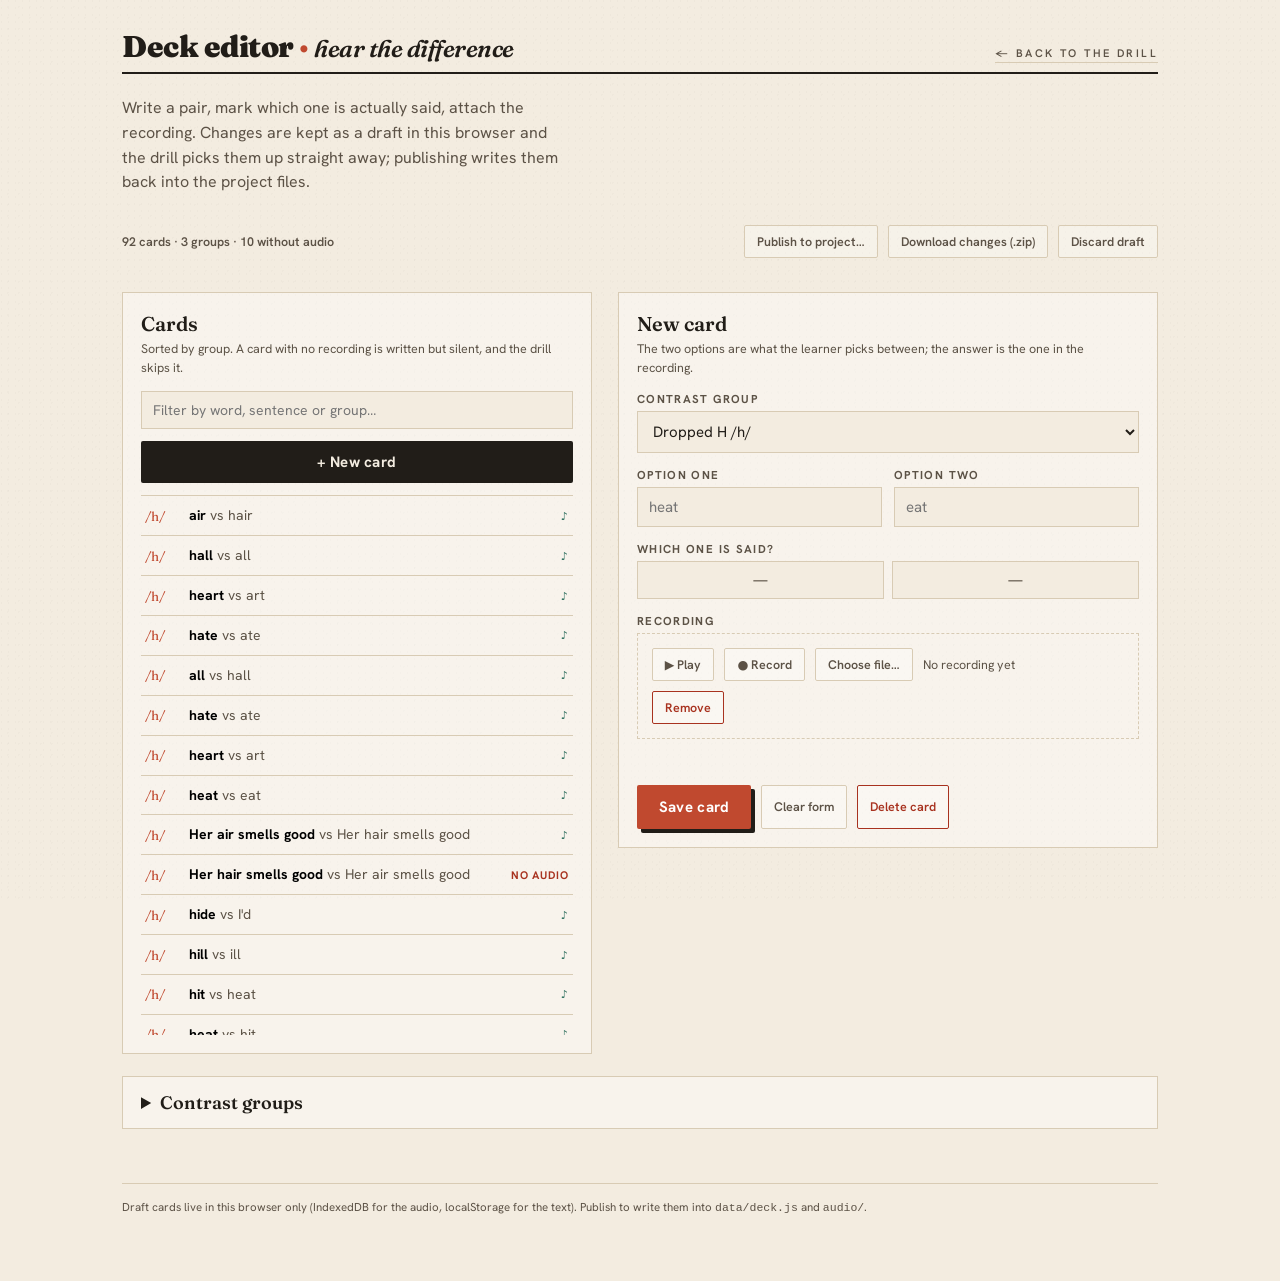
==== editor.html @ 5c0f90cf "Split the single-file build into a static site and add a deck editor The whole app was one 2.5 MB he" ====
<!DOCTYPE html>
<html lang="en">
<head>
<meta charset="UTF-8">
<meta name="viewport" content="width=device-width, initial-scale=1.0">
<title>Deck editor — Hear the Difference</title>
<link rel="preconnect" href="https://fonts.googleapis.com">
<link rel="preconnect" href="https://fonts.gstatic.com" crossorigin>
<link href="https://fonts.googleapis.com/css2?family=Fraunces:ital,opsz,wght@0,9..144,400;0,9..144,600;0,9..144,900;1,9..144,500&family=Hanken+Grotesk:wght@400;500;600;700&display=swap" rel="stylesheet">
<link rel="stylesheet" href="assets/css/app.css">
<link rel="stylesheet" href="assets/css/editor.css">
</head>
<body>
<div class="wrap wide">
  <div class="topbar">
    <div class="brand">Deck editor<span class="sep"> · </span><span class="brand-sub">hear the difference</span></div>
    <div class="tag"><a href="index.html">← Back to the drill</a></div>
  </div>

  <p class="blurb" style="margin-top:22px">Write a pair, mark which one is actually said, attach the recording. Changes are kept as a draft in this browser and the drill picks them up straight away; publishing writes them back into the project files.</p>

  <div class="ebar">
    <span class="status" id="status">—</span>
    <div class="controls" style="margin:0">
      <button class="mini" id="publish">Publish to project…</button>
      <button class="mini" id="downloadzip">Download changes (.zip)</button>
      <button class="mini" id="revert">Discard draft</button>
    </div>
  </div>
  <p class="msg" id="topmsg"></p>

  <div class="cols">
    <div class="panel">
      <h2>Cards</h2>
      <p class="hint">Sorted by group. A card with no recording is written but silent, and the drill skips it.</p>
      <input class="search" type="search" id="search" placeholder="Filter by word, sentence or group…" aria-label="Filter cards">
      <button class="btn btn-next" id="newcard" style="width:100%;margin-bottom:12px">+ New card</button>
      <div class="cardlist" id="cardlist" role="list"></div>
    </div>

    <div class="panel">
      <h2 id="formtitle">New card</h2>
      <p class="hint">The two options are what the learner picks between; the answer is the one in the recording.</p>
      <form id="cardform" novalidate>
        <div class="field">
          <label for="f-group">Contrast group</label>
          <select id="f-group"></select>
        </div>
        <div class="two">
          <div class="field">
            <label for="f-o1">Option one</label>
            <input type="text" id="f-o1" autocomplete="off" placeholder="heat">
          </div>
          <div class="field">
            <label for="f-o2">Option two</label>
            <input type="text" id="f-o2" autocomplete="off" placeholder="eat">
          </div>
        </div>
        <div class="field">
          <label>Which one is said?</label>
          <div class="answerpick" id="f-answer">
            <button type="button" data-i="0">—</button>
            <button type="button" data-i="1">—</button>
          </div>
        </div>
        <div class="field">
          <label>Recording</label>
          <div class="audiobox" id="audiobox">
            <button type="button" class="mini" id="a-play">▶ Play</button>
            <button type="button" class="mini" id="a-record">● Record</button>
            <button type="button" class="mini" id="a-pick">Choose file…</button>
            <input type="file" id="a-file" accept="audio/*" hidden>
            <span class="name" id="a-name">No recording yet</span>
            <button type="button" class="mini danger" id="a-clear">Remove</button>
          </div>
        </div>
        <p class="msg" id="formmsg"></p>
        <div class="rowbtns">
          <button type="submit" class="btn btn-primary" style="font-size:15px;padding:12px 22px">Save card</button>
          <button type="button" class="mini" id="cancel">Clear form</button>
          <button type="button" class="mini danger" id="delete">Delete card</button>
        </div>
      </form>
    </div>
  </div>

  <details class="groups-ed">
    <summary>Contrast groups</summary>
    <p class="hint" style="margin-top:10px">These drive the filter buttons, the cards on the front page and the results breakdown. The id is what each card stores — renaming it would orphan cards, so it is fixed once created.</p>
    <div id="grouplist"></div>
    <div class="rowbtns"><button type="button" class="mini" id="newgroup">+ New group</button></div>
  </details>

  <footer>Draft cards live in this browser only (IndexedDB for the audio, localStorage for the text). Publish to write them into <code>data/deck.js</code> and <code>audio/</code>.</footer>
</div>

<audio id="preview"></audio>
<script src="data/deck.js"></script>
<script src="assets/js/deck.js"></script>
<script src="assets/js/editor.js"></script>
</body>
</html>
---- assets/css/app.css ----
/* Hear the Difference — shared shell: theme tokens, typography, buttons, layout.
 * Loaded by both index.html (quiz) and editor.html (deck editor).
 */
:root{
  --paper:#f3ece0;--paper-2:#eadfcd;--ink:#211d18;--ink-soft:#5c5246;--line:#d8cbb4;
  --accent:#c0492f;--good:#2f6f5e;--good-soft:#cfe3da;--bad:#a8321f;--shadow:rgba(40,30,18,.18);
}
*{box-sizing:border-box;margin:0;padding:0}
html,body{height:100%}
body{font-family:"Hanken Grotesk",system-ui,sans-serif;background:var(--paper);color:var(--ink);-webkit-font-smoothing:antialiased;overflow-x:hidden}
body::before{content:"";position:fixed;inset:0;pointer-events:none;z-index:0;opacity:.5;
  background-image:radial-gradient(circle at 20% 15%, rgba(0,0,0,.04) 0 1px, transparent 1px),radial-gradient(circle at 70% 60%, rgba(0,0,0,.03) 0 1px, transparent 1px);
  background-size:7px 7px, 11px 11px;mix-blend-mode:multiply}
.wrap{position:relative;z-index:1;max-width:760px;margin:0 auto;padding:32px 22px 64px;min-height:100%}
.topbar{display:flex;align-items:baseline;justify-content:space-between;gap:16px;border-bottom:2px solid var(--ink);padding-bottom:10px;margin-bottom:6px}
.brand{font-family:"Fraunces",serif;font-weight:900;font-size:clamp(22px,4.5vw,30px);letter-spacing:-.5px;line-height:1}
.brand .sep{color:var(--accent)}
.tag{font-size:11px;text-transform:uppercase;letter-spacing:.22em;color:var(--ink-soft);font-weight:600}
.lede{font-family:"Fraunces",serif;font-size:clamp(28px,6.5vw,50px);line-height:1.04;font-weight:600;letter-spacing:-.5px;margin:34px 0 14px}
.lede em{font-style:italic;color:var(--accent)}
.blurb{max-width:50ch;color:var(--ink-soft);font-size:16px;line-height:1.55;margin-bottom:30px}
.groups{display:grid;grid-template-columns:repeat(auto-fit,minmax(165px,1fr));gap:14px;margin-bottom:34px}
.gcard{border:1.5px solid var(--line);background:rgba(255,255,255,.35);padding:16px 16px 14px}
.gcard .ipa{font-family:"Fraunces",serif;font-size:26px;font-weight:600;line-height:1.05}
.gcard .ipa small{font-size:14px;color:var(--ink-soft)}
.gcard h3{font-size:13px;text-transform:uppercase;letter-spacing:.1em;margin:8px 0 4px}
.gcard p{font-size:13.5px;color:var(--ink-soft);line-height:1.45}
.gcard .ex{font-family:"Fraunces",serif;font-style:italic;color:var(--ink);font-size:15px;margin-top:8px}
.controls{display:flex;flex-wrap:wrap;gap:10px;align-items:center;margin-bottom:26px}
.seg{display:inline-flex;border:1.5px solid var(--ink);background:rgba(255,255,255,.3);flex-wrap:wrap}
.seg button{font:inherit;font-weight:600;font-size:13px;padding:9px 13px;background:none;border:none;cursor:pointer;color:var(--ink);border-right:1.5px solid var(--ink);transition:.15s}
.seg button:last-child{border-right:none}
.seg button.on{background:var(--ink);color:var(--paper)}
.toggle{display:inline-flex;align-items:center;gap:8px;font-size:13px;font-weight:600;cursor:pointer;user-select:none}
.toggle input{appearance:none;width:38px;height:20px;border:1.5px solid var(--ink);border-radius:20px;position:relative;cursor:pointer;background:rgba(255,255,255,.3)}
.toggle input::after{content:"";position:absolute;top:1.5px;left:2px;width:14px;height:14px;border-radius:50%;background:var(--ink);transition:.18s}
.toggle input:checked{background:var(--accent);border-color:var(--accent)}
.toggle input:checked::after{left:19px;background:#fff}
.btn{font:inherit;font-weight:700;cursor:pointer;border:none;letter-spacing:.02em}
.btn-primary{background:var(--accent);color:#fff;font-size:17px;padding:15px 30px;border-radius:2px;box-shadow:4px 4px 0 var(--ink);transition:.12s}
.btn-primary:hover{transform:translate(-2px,-2px);box-shadow:6px 6px 0 var(--ink)}
.btn-primary:active{transform:translate(2px,2px);box-shadow:1px 1px 0 var(--ink)}
.meta{display:flex;align-items:center;justify-content:space-between;gap:14px;margin:24px 0 12px;font-size:12.5px;font-weight:600;color:var(--ink-soft)}
.pill{border:1.5px solid var(--ink);padding:4px 11px;border-radius:20px;font-family:"Fraunces",serif;font-weight:600;color:var(--ink);background:rgba(255,255,255,.4)}
.pill .ph{color:var(--accent)}
.stat b{color:var(--ink)}
.bar{height:5px;background:var(--line);border-radius:4px;overflow:hidden;margin-bottom:34px}
.bar i{display:block;height:100%;background:var(--accent);width:0;transition:width .4s cubic-bezier(.4,1.2,.4,1)}
.stage{text-align:center}
.prompt{font-family:"Fraunces",serif;font-style:italic;font-size:21px;color:var(--ink-soft);margin-bottom:26px}
.play{width:124px;height:124px;border-radius:50%;border:2px solid var(--ink);background:var(--paper-2);cursor:pointer;margin:0 auto 34px;display:flex;align-items:center;justify-content:center;position:relative;box-shadow:0 6px 0 var(--ink);transition:.12s}
.play:hover{transform:translateY(-2px);box-shadow:0 8px 0 var(--ink)}
.play:active{transform:translateY(4px);box-shadow:0 2px 0 var(--ink)}
.play svg{width:40px;height:40px;fill:var(--ink)}
.play .ring{position:absolute;inset:-2px;border-radius:50%;border:2px solid var(--accent);opacity:0}
.play.playing .ring{animation:pulse 1s ease-out infinite}
@keyframes pulse{0%{opacity:.7;transform:scale(.95)}100%{opacity:0;transform:scale(1.35)}}
.eq{display:flex;gap:4px;align-items:flex-end;height:34px}
.eq span{width:6px;background:var(--accent);height:8px;border-radius:3px}
.play.playing .eq span{animation:bounce .7s ease-in-out infinite}
.play.playing .eq span:nth-child(2){animation-delay:.12s}
.play.playing .eq span:nth-child(3){animation-delay:.24s}
.play.playing .eq span:nth-child(4){animation-delay:.36s}
@keyframes bounce{0%,100%{height:8px}50%{height:30px}}
.replay-hint{font-size:12.5px;color:var(--ink-soft);margin:-22px 0 30px;letter-spacing:.04em}
.replay-hint kbd{font-family:"Hanken Grotesk";background:var(--paper-2);border:1px solid var(--line);border-bottom-width:2px;border-radius:4px;padding:1px 6px;font-size:11px;font-weight:700}
.opts{display:grid;grid-template-columns:1fr 1fr;gap:16px;max-width:560px;margin:0 auto}
.opt{font-family:"Fraunces",serif;font-size:27px;font-weight:600;padding:24px 14px;border:1.5px solid var(--ink);background:rgba(255,255,255,.4);cursor:pointer;position:relative;transition:.13s;color:var(--ink)}
.opt .num{position:absolute;top:8px;left:10px;font-family:"Hanken Grotesk";font-size:11px;font-weight:700;color:var(--ink-soft)}
.opt:hover:not(.locked){background:#fff;transform:translateY(-2px)}
.opt.locked{cursor:default}
.opt.correct{background:var(--good-soft);border-color:var(--good);color:var(--good)}
.opt.wrong{background:#f0d4cd;border-color:var(--bad);color:var(--bad)}
.opt.dim{opacity:.5}
.opt .mark{position:absolute;top:8px;right:10px;font-size:13px;font-weight:700;opacity:0;font-family:"Hanken Grotesk"}
.opt.correct .mark,.opt.wrong .mark{opacity:1}
.feedback{min-height:62px;margin-top:26px;display:flex;flex-direction:column;align-items:center;gap:12px}
.verdict{font-family:"Fraunces",serif;font-size:19px;font-weight:600;opacity:0;transform:translateY(6px);transition:.25s}
.verdict.show{opacity:1;transform:none}
.verdict.ok{color:var(--good)}
.verdict.no{color:var(--bad)}
.next{opacity:0;pointer-events:none;transition:.2s}
.next.show{opacity:1;pointer-events:auto}
.btn-next{background:var(--ink);color:var(--paper);font-size:15px;padding:11px 26px;border-radius:2px}
.btn-next:hover{background:var(--accent)}
.rate{display:none;gap:10px;flex-wrap:wrap;justify-content:center}
.rate.show{display:flex}
.rbtn{font:inherit;font-weight:700;font-size:14px;padding:9px 15px;border:1.5px solid var(--ink);background:rgba(255,255,255,.5);cursor:pointer;border-radius:2px;display:flex;flex-direction:column;align-items:center;gap:2px;min-width:78px;transition:.12s}
.rbtn small{font-weight:500;font-size:11px;color:var(--ink-soft);font-variant-numeric:tabular-nums}
.rbtn:hover{transform:translateY(-2px)}
.rbtn.r-again{border-color:var(--bad);color:var(--bad)}
.rbtn.r-good{border-color:var(--good);color:var(--good)}
.rbtn.r-easy{border-color:var(--accent);color:var(--accent)}
.mini{font:inherit;font-weight:600;font-size:12.5px;padding:7px 12px;border:1.5px solid var(--line);background:rgba(255,255,255,.3);cursor:pointer;border-radius:2px;color:var(--ink-soft)}
.mini:hover{border-color:var(--ink);color:var(--ink)}
.savenote{font-size:12px;color:var(--ink-soft);align-self:center}
.dueline{font-size:14px;color:var(--ink-soft);margin:-8px 0 22px}
.dueline b{color:var(--accent)}
.result-head{font-family:"Fraunces",serif;font-size:clamp(30px,6vw,46px);font-weight:600;margin:40px 0 6px;letter-spacing:-.5px}
.score-big{font-family:"Fraunces",serif;font-size:84px;font-weight:900;line-height:1;color:var(--accent)}
.score-big small{font-size:26px;color:var(--ink-soft);font-weight:600}
.breakdown{margin:32px 0;display:flex;flex-direction:column;gap:18px}
.brow{display:grid;grid-template-columns:120px 1fr 56px;align-items:center;gap:14px}
.brow .lab{font-family:"Fraunces",serif;font-size:17px;font-weight:600}
.brow .lab .ph{color:var(--accent);font-size:13px;display:block;font-weight:400}
.brow .track{height:10px;background:var(--line);border-radius:6px;overflow:hidden}
.brow .track i{display:block;height:100%;background:var(--good);width:0;transition:width .8s cubic-bezier(.3,1,.4,1)}
.brow .pct{text-align:right;font-weight:700;font-variant-numeric:tabular-nums}
.hidden{display:none!important}
.fade{animation:fadein .45s ease both}
@keyframes fadein{from{opacity:0;transform:translateY(10px)}to{opacity:1;transform:none}}
footer{margin-top:54px;border-top:1.5px solid var(--line);padding-top:14px;font-size:11.5px;color:var(--ink-soft);line-height:1.5}
@media(max-width:480px){.opt{font-size:22px;padding:20px 10px}.score-big{font-size:64px}}

/* --- additions for the split build --------------------------------------- */
.brand-sub{font-family:"Fraunces",serif;font-weight:600;font-style:italic;font-size:.8em}
.tag a{color:inherit;text-decoration:none;border-bottom:1.5px solid var(--line);padding-bottom:2px}
.tag a:hover{border-color:var(--accent);color:var(--accent)}
.blurb a{color:var(--accent)}
.brow .lab .name{display:block}
---- assets/css/editor.css ----
/* Hear the Difference — deck editor. Layered on top of app.css. */
.wrap.wide{max-width:1080px}

.ebar{display:flex;flex-wrap:wrap;gap:10px;align-items:center;justify-content:space-between;margin:22px 0 18px}
.ebar .status{font-size:12.5px;color:var(--ink-soft);font-weight:600}
.ebar .status b{color:var(--accent)}

.cols{display:grid;grid-template-columns:minmax(280px,1fr) minmax(320px,1.15fr);gap:26px;align-items:start}
@media (max-width:820px){.cols{grid-template-columns:1fr}}

.panel{border:1.5px solid var(--line);background:rgba(255,255,255,.4);padding:18px}
.panel h2{font-family:"Fraunces",serif;font-size:20px;font-weight:600;margin-bottom:4px}
.panel .hint{font-size:12.5px;color:var(--ink-soft);line-height:1.5;margin-bottom:14px}

.search{width:100%;font:inherit;font-size:14px;padding:9px 11px;border:1.5px solid var(--line);background:var(--paper);color:var(--ink);margin-bottom:12px}
.search:focus{outline:none;border-color:var(--ink)}

.cardlist{max-height:60vh;overflow-y:auto;border-top:1.5px solid var(--line)}
.crow{display:grid;grid-template-columns:auto 1fr auto;gap:10px;align-items:center;width:100%;text-align:left;font:inherit;background:none;border:none;border-bottom:1px solid var(--line);padding:10px 4px;cursor:pointer}
.crow:hover{background:rgba(255,255,255,.55)}
.crow.sel{background:var(--paper-2)}
.crow .g{font-family:"Fraunces",serif;font-size:13px;color:var(--accent);min-width:34px}
.crow .pair{font-size:14px;line-height:1.35}
.crow .pair b{font-weight:700}
.crow .pair span{color:var(--ink-soft)}
.crow .tick{font-size:11px;font-weight:700;letter-spacing:.08em;text-transform:uppercase;color:var(--good)}
.crow .tick.none{color:var(--bad)}

.field{margin-bottom:14px}
.field label{display:block;font-size:11.5px;text-transform:uppercase;letter-spacing:.12em;font-weight:700;color:var(--ink-soft);margin-bottom:5px}
.field input[type=text],.field select,.field textarea{width:100%;font:inherit;font-size:15px;padding:9px 11px;border:1.5px solid var(--line);background:var(--paper);color:var(--ink)}
.field input:focus,.field select:focus,.field textarea:focus{outline:none;border-color:var(--ink)}
.two{display:grid;grid-template-columns:1fr 1fr;gap:12px}

.answerpick{display:flex;gap:8px;flex-wrap:wrap}
.answerpick button{font:inherit;font-weight:600;font-size:14px;padding:9px 13px;border:1.5px solid var(--line);background:var(--paper);color:var(--ink-soft);cursor:pointer;flex:1;min-width:120px}
.answerpick button.on{border-color:var(--good);background:var(--good-soft);color:var(--ink)}

.audiobox{border:1.5px dashed var(--line);padding:14px;display:flex;flex-wrap:wrap;gap:10px;align-items:center}
.audiobox.has{border-style:solid;border-color:var(--good)}
.audiobox .name{font-size:12.5px;color:var(--ink-soft);flex:1;min-width:120px;word-break:break-all}
.rec-on{background:var(--bad)!important;color:#fff!important;border-color:var(--bad)!important}

.msg{font-size:13px;font-weight:600;margin-top:12px;min-height:1.2em}
.msg.err{color:var(--bad)}
.msg.ok{color:var(--good)}

.rowbtns{display:flex;gap:10px;flex-wrap:wrap;margin-top:16px}
.danger{color:var(--bad);border-color:var(--bad)}
.danger:hover{background:var(--bad);color:#fff}

details.groups-ed{margin-top:22px;border:1.5px solid var(--line);background:rgba(255,255,255,.4);padding:14px 18px}
details.groups-ed summary{font-family:"Fraunces",serif;font-size:18px;font-weight:600;cursor:pointer}
.gedit{display:grid;grid-template-columns:repeat(auto-fit,minmax(150px,1fr));gap:10px;padding:14px 0;border-bottom:1px solid var(--line)}
.gedit input{font:inherit;font-size:13.5px;padding:7px 9px;border:1.5px solid var(--line);background:var(--paper);color:var(--ink)}
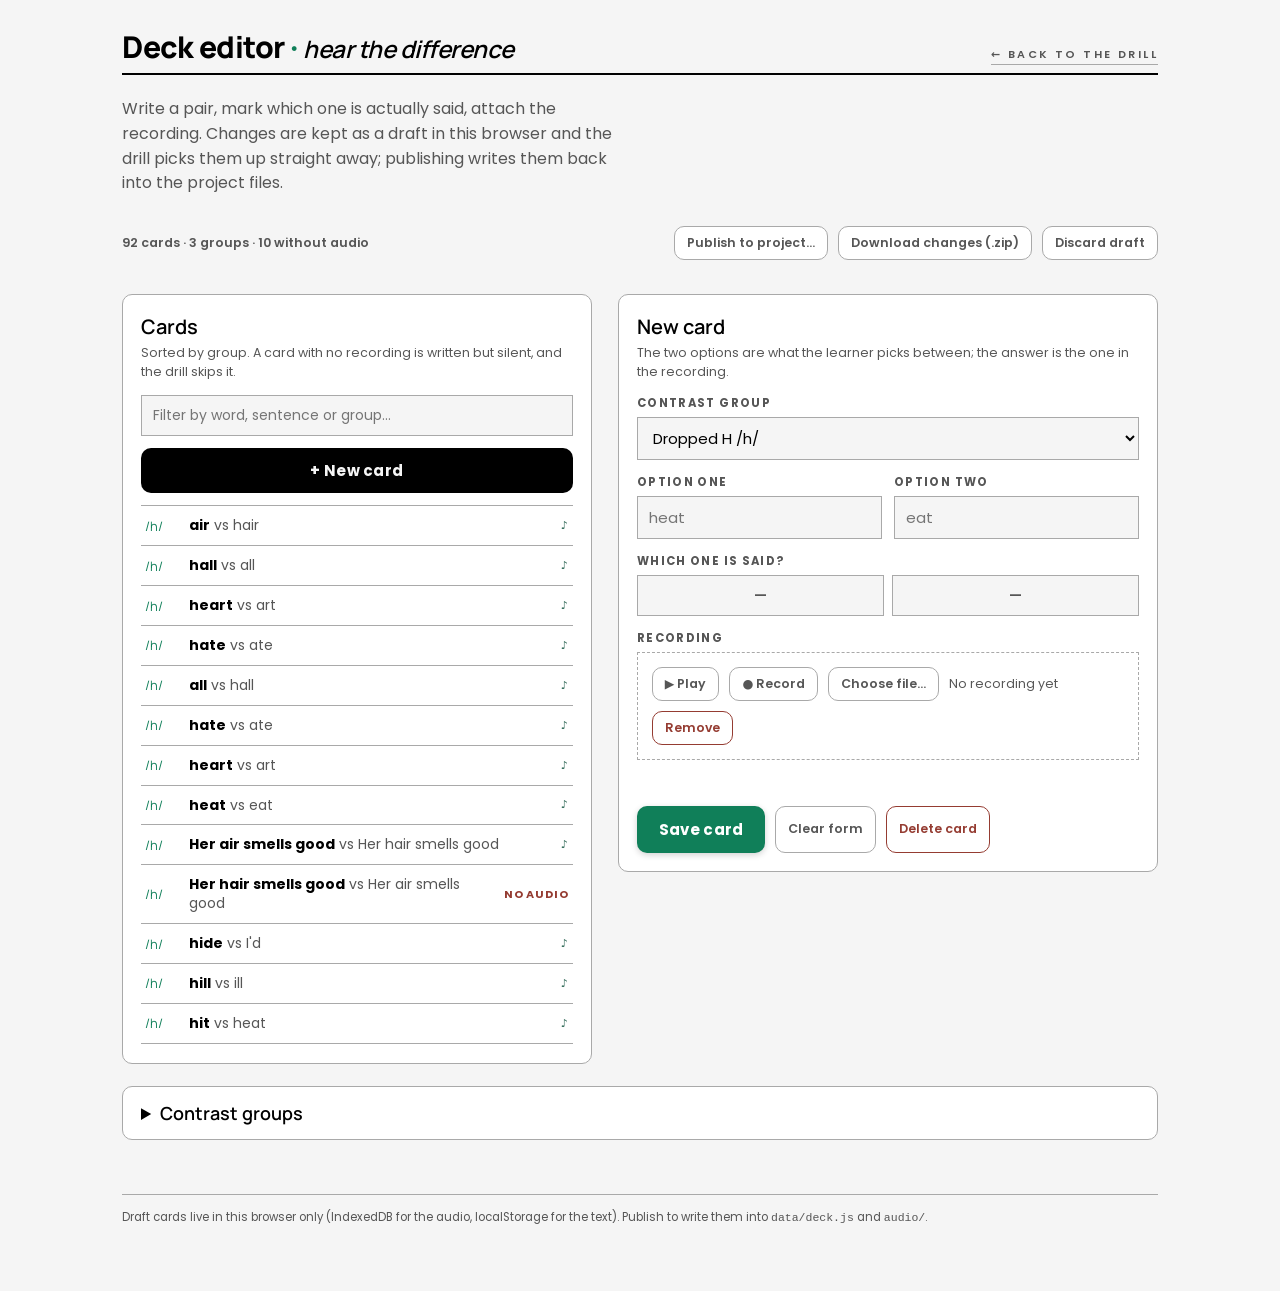
==== commit f765e89c: "Re-theme to match cglangues.fr The drill is meant to sit alongside cglangues.fr, and arrived wearing" ====
--- a/editor.html
+++ b/editor.html
@@ -6,7 +6,8 @@
 <title>Deck editor — Hear the Difference</title>
 <link rel="preconnect" href="https://fonts.googleapis.com">
 <link rel="preconnect" href="https://fonts.gstatic.com" crossorigin>
-<link href="https://fonts.googleapis.com/css2?family=Fraunces:ital,opsz,wght@0,9..144,400;0,9..144,600;0,9..144,900;1,9..144,500&family=Hanken+Grotesk:wght@400;500;600;700&display=swap" rel="stylesheet">
+<link href="https://fonts.googleapis.com/css2?family=Manrope:wght@400;500;600;700;800&family=Poppins:ital,wght@0,400;0,500;0,600;0,700;1,400;1,600&display=swap" rel="stylesheet">
+<link rel="icon" href="assets/favicon.svg" type="image/svg+xml">
 <link rel="stylesheet" href="assets/css/app.css">
 <link rel="stylesheet" href="assets/css/editor.css">
 </head>
--- a/assets/css/app.css
+++ b/assets/css/app.css
@@ -2,108 +2,127 @@
  * Loaded by both index.html (quiz) and editor.html (deck editor).
  */
 :root{
-  --paper:#f3ece0;--paper-2:#eadfcd;--ink:#211d18;--ink-soft:#5c5246;--line:#d8cbb4;
-  --accent:#c0492f;--good:#2f6f5e;--good-soft:#cfe3da;--bad:#a8321f;--shadow:rgba(40,30,18,.18);
+  /* Lifted from cglangues.fr with tools/theme-scrape.js, then adjusted where
+   * this app asks more of a colour than a marketing site does. */
+  --paper:#f5f5f5;--paper-2:#ffffff;--ink:#000000;--ink-soft:#565656;--line:#a9a9a9;
+  --accent:#8dd9bf;--good:#336b5a;--good-soft:#d4dedb;--bad:#953c32;--bad-soft:#dfcac8;
+  --shadow:rgba(0,0,0,.18);
+
+  /* The site's mint is a fill, never a label: it sits at 1.5:1 on the page and
+   * 1.6:1 under white, so anything set in it would be unreadable. --accent
+   * stays the brand mint for fills and decoration; --accent-deep is the same
+   * hue darkened until it carries text (4.6:1 on paper, 5.0:1 under white) and
+   * is what every label and the primary button use. --accent-soft is the wash
+   * for hover, now that cards are white rather than tinted. */
+  --accent-deep:#107f59;--accent-soft:#deefe9;
+
+  /* The site rounds its cards at 10px and casts no shadow to speak of. */
+  --radius:10px;
+
+  /* Type roles, not typeface names. --display carries the voice (headings, the
+   * words being drilled, the score); --ui carries everything functional.
+   * Both faces are the site's own: it sets body copy in Poppins and takes some
+   * headings in Manrope. Re-theming to match another site means editing these
+   * two lines and the stylesheet <link> in index.html and editor.html. */
+  --display:Manrope,system-ui,-apple-system,"Segoe UI",sans-serif;
+  --ui:Poppins,system-ui,-apple-system,"Segoe UI",sans-serif;
 }
 *{box-sizing:border-box;margin:0;padding:0}
 html,body{height:100%}
-body{font-family:"Hanken Grotesk",system-ui,sans-serif;background:var(--paper);color:var(--ink);-webkit-font-smoothing:antialiased;overflow-x:hidden}
-body::before{content:"";position:fixed;inset:0;pointer-events:none;z-index:0;opacity:.5;
-  background-image:radial-gradient(circle at 20% 15%, rgba(0,0,0,.04) 0 1px, transparent 1px),radial-gradient(circle at 70% 60%, rgba(0,0,0,.03) 0 1px, transparent 1px);
-  background-size:7px 7px, 11px 11px;mix-blend-mode:multiply}
+body{font-family:var(--ui);background:var(--paper);color:var(--ink);-webkit-font-smoothing:antialiased;overflow-x:hidden}
 .wrap{position:relative;z-index:1;max-width:760px;margin:0 auto;padding:32px 22px 64px;min-height:100%}
 .topbar{display:flex;align-items:baseline;justify-content:space-between;gap:16px;border-bottom:2px solid var(--ink);padding-bottom:10px;margin-bottom:6px}
-.brand{font-family:"Fraunces",serif;font-weight:900;font-size:clamp(22px,4.5vw,30px);letter-spacing:-.5px;line-height:1}
-.brand .sep{color:var(--accent)}
+.brand{font-family:var(--display);font-weight:800;font-size:clamp(22px,4.5vw,30px);letter-spacing:-.5px;line-height:1}
+.brand .sep{color:var(--accent-deep)}
 .tag{font-size:11px;text-transform:uppercase;letter-spacing:.22em;color:var(--ink-soft);font-weight:600}
-.lede{font-family:"Fraunces",serif;font-size:clamp(28px,6.5vw,50px);line-height:1.04;font-weight:600;letter-spacing:-.5px;margin:34px 0 14px}
-.lede em{font-style:italic;color:var(--accent)}
+.lede{font-family:var(--display);font-size:clamp(28px,6.5vw,50px);line-height:1.04;font-weight:600;letter-spacing:-.5px;margin:34px 0 14px}
+.lede em{font-style:italic;color:var(--accent-deep)}
 .blurb{max-width:50ch;color:var(--ink-soft);font-size:16px;line-height:1.55;margin-bottom:30px}
 .groups{display:grid;grid-template-columns:repeat(auto-fit,minmax(165px,1fr));gap:14px;margin-bottom:34px}
-.gcard{border:1.5px solid var(--line);background:rgba(255,255,255,.35);padding:16px 16px 14px}
-.gcard .ipa{font-family:"Fraunces",serif;font-size:26px;font-weight:600;line-height:1.05}
+.gcard{border-radius:var(--radius);border:1.5px solid var(--line);background:var(--paper-2);padding:16px 16px 14px}
+.gcard .ipa{font-family:var(--display);font-size:26px;font-weight:600;line-height:1.05}
 .gcard .ipa small{font-size:14px;color:var(--ink-soft)}
 .gcard h3{font-size:13px;text-transform:uppercase;letter-spacing:.1em;margin:8px 0 4px}
 .gcard p{font-size:13.5px;color:var(--ink-soft);line-height:1.45}
-.gcard .ex{font-family:"Fraunces",serif;font-style:italic;color:var(--ink);font-size:15px;margin-top:8px}
+.gcard .ex{font-family:var(--display);font-style:italic;color:var(--ink);font-size:15px;margin-top:8px}
 .controls{display:flex;flex-wrap:wrap;gap:10px;align-items:center;margin-bottom:26px}
-.seg{display:inline-flex;border:1.5px solid var(--ink);background:rgba(255,255,255,.3);flex-wrap:wrap}
+.seg{display:inline-flex;border:1.5px solid var(--ink);background:var(--paper-2);border-radius:var(--radius);overflow:hidden;flex-wrap:wrap}
 .seg button{font:inherit;font-weight:600;font-size:13px;padding:9px 13px;background:none;border:none;cursor:pointer;color:var(--ink);border-right:1.5px solid var(--ink);transition:.15s}
 .seg button:last-child{border-right:none}
 .seg button.on{background:var(--ink);color:var(--paper)}
 .toggle{display:inline-flex;align-items:center;gap:8px;font-size:13px;font-weight:600;cursor:pointer;user-select:none}
-.toggle input{appearance:none;width:38px;height:20px;border:1.5px solid var(--ink);border-radius:20px;position:relative;cursor:pointer;background:rgba(255,255,255,.3)}
+.toggle input{appearance:none;width:38px;height:20px;border:1.5px solid var(--ink);border-radius:20px;position:relative;cursor:pointer;background:var(--paper-2)}
 .toggle input::after{content:"";position:absolute;top:1.5px;left:2px;width:14px;height:14px;border-radius:50%;background:var(--ink);transition:.18s}
-.toggle input:checked{background:var(--accent);border-color:var(--accent)}
-.toggle input:checked::after{left:19px;background:#fff}
+.toggle input:checked{background:var(--accent-deep);border-color:var(--accent-deep)}
+.toggle input:checked::after{left:19px;background:var(--paper-2)}
 .btn{font:inherit;font-weight:700;cursor:pointer;border:none;letter-spacing:.02em}
-.btn-primary{background:var(--accent);color:#fff;font-size:17px;padding:15px 30px;border-radius:2px;box-shadow:4px 4px 0 var(--ink);transition:.12s}
-.btn-primary:hover{transform:translate(-2px,-2px);box-shadow:6px 6px 0 var(--ink)}
-.btn-primary:active{transform:translate(2px,2px);box-shadow:1px 1px 0 var(--ink)}
+.btn-primary{background:var(--accent-deep);color:var(--paper-2);font-size:17px;padding:15px 30px;border-radius:var(--radius);box-shadow:0 2px 6px var(--shadow);transition:.12s}
+.btn-primary:hover{transform:translateY(-2px);box-shadow:0 6px 14px var(--shadow)}
+.btn-primary:active{transform:translateY(1px);box-shadow:0 1px 3px var(--shadow)}
 .meta{display:flex;align-items:center;justify-content:space-between;gap:14px;margin:24px 0 12px;font-size:12.5px;font-weight:600;color:var(--ink-soft)}
-.pill{border:1.5px solid var(--ink);padding:4px 11px;border-radius:20px;font-family:"Fraunces",serif;font-weight:600;color:var(--ink);background:rgba(255,255,255,.4)}
-.pill .ph{color:var(--accent)}
+.pill{border:1.5px solid var(--ink);padding:4px 11px;border-radius:20px;background:var(--paper-2);font-family:var(--display);font-weight:600;color:var(--ink)}
+.pill .ph{color:var(--accent-deep)}
 .stat b{color:var(--ink)}
-.bar{height:5px;background:var(--line);border-radius:4px;overflow:hidden;margin-bottom:34px}
-.bar i{display:block;height:100%;background:var(--accent);width:0;transition:width .4s cubic-bezier(.4,1.2,.4,1)}
+.bar{height:5px;background:var(--accent);border-radius:4px;overflow:hidden;margin-bottom:34px}
+.bar i{display:block;height:100%;background:var(--accent-deep);width:0;transition:width .4s cubic-bezier(.4,1.2,.4,1)}
 .stage{text-align:center}
-.prompt{font-family:"Fraunces",serif;font-style:italic;font-size:21px;color:var(--ink-soft);margin-bottom:26px}
-.play{width:124px;height:124px;border-radius:50%;border:2px solid var(--ink);background:var(--paper-2);cursor:pointer;margin:0 auto 34px;display:flex;align-items:center;justify-content:center;position:relative;box-shadow:0 6px 0 var(--ink);transition:.12s}
-.play:hover{transform:translateY(-2px);box-shadow:0 8px 0 var(--ink)}
-.play:active{transform:translateY(4px);box-shadow:0 2px 0 var(--ink)}
+.prompt{font-family:var(--display);font-style:italic;font-size:21px;color:var(--ink-soft);margin-bottom:26px}
+.play{width:124px;height:124px;border-radius:50%;border:1.5px solid var(--ink);background:var(--paper-2);cursor:pointer;margin:0 auto 34px;display:flex;align-items:center;justify-content:center;position:relative;box-shadow:0 4px 12px var(--shadow);transition:.12s}
+.play:hover{transform:translateY(-2px);box-shadow:0 8px 20px var(--shadow)}
+.play:active{transform:translateY(2px);box-shadow:0 2px 5px var(--shadow)}
 .play svg{width:40px;height:40px;fill:var(--ink)}
-.play .ring{position:absolute;inset:-2px;border-radius:50%;border:2px solid var(--accent);opacity:0}
+.play .ring{position:absolute;inset:-2px;border-radius:50%;border:2px solid var(--accent-deep);opacity:0}
 .play.playing .ring{animation:pulse 1s ease-out infinite}
 @keyframes pulse{0%{opacity:.7;transform:scale(.95)}100%{opacity:0;transform:scale(1.35)}}
 .eq{display:flex;gap:4px;align-items:flex-end;height:34px}
-.eq span{width:6px;background:var(--accent);height:8px;border-radius:3px}
+.eq span{width:6px;background:var(--accent-deep);height:8px;border-radius:3px}
 .play.playing .eq span{animation:bounce .7s ease-in-out infinite}
 .play.playing .eq span:nth-child(2){animation-delay:.12s}
 .play.playing .eq span:nth-child(3){animation-delay:.24s}
 .play.playing .eq span:nth-child(4){animation-delay:.36s}
 @keyframes bounce{0%,100%{height:8px}50%{height:30px}}
 .replay-hint{font-size:12.5px;color:var(--ink-soft);margin:-22px 0 30px;letter-spacing:.04em}
-.replay-hint kbd{font-family:"Hanken Grotesk";background:var(--paper-2);border:1px solid var(--line);border-bottom-width:2px;border-radius:4px;padding:1px 6px;font-size:11px;font-weight:700}
+.replay-hint kbd{font-family:var(--ui);background:var(--paper-2);border:1px solid var(--line);border-bottom-width:2px;border-radius:4px;padding:1px 6px;font-size:11px;font-weight:700}
 .opts{display:grid;grid-template-columns:1fr 1fr;gap:16px;max-width:560px;margin:0 auto}
-.opt{font-family:"Fraunces",serif;font-size:27px;font-weight:600;padding:24px 14px;border:1.5px solid var(--ink);background:rgba(255,255,255,.4);cursor:pointer;position:relative;transition:.13s;color:var(--ink)}
-.opt .num{position:absolute;top:8px;left:10px;font-family:"Hanken Grotesk";font-size:11px;font-weight:700;color:var(--ink-soft)}
-.opt:hover:not(.locked){background:#fff;transform:translateY(-2px)}
+.opt{font-family:var(--display);font-size:27px;font-weight:600;padding:24px 14px;border:1.5px solid var(--ink);border-radius:var(--radius);background:var(--paper-2);cursor:pointer;position:relative;transition:.13s;color:var(--ink)}
+.opt .num{position:absolute;top:8px;left:10px;font-family:var(--ui);font-size:11px;font-weight:700;color:var(--ink-soft)}
+.opt:hover:not(.locked){background:var(--accent-soft);transform:translateY(-2px)}
 .opt.locked{cursor:default}
 .opt.correct{background:var(--good-soft);border-color:var(--good);color:var(--good)}
-.opt.wrong{background:#f0d4cd;border-color:var(--bad);color:var(--bad)}
+.opt.wrong{background:var(--bad-soft);border-color:var(--bad);color:var(--bad)}
 .opt.dim{opacity:.5}
-.opt .mark{position:absolute;top:8px;right:10px;font-size:13px;font-weight:700;opacity:0;font-family:"Hanken Grotesk"}
+.opt .mark{position:absolute;top:8px;right:10px;font-size:13px;font-weight:700;opacity:0;font-family:var(--ui)}
 .opt.correct .mark,.opt.wrong .mark{opacity:1}
 .feedback{min-height:62px;margin-top:26px;display:flex;flex-direction:column;align-items:center;gap:12px}
-.verdict{font-family:"Fraunces",serif;font-size:19px;font-weight:600;opacity:0;transform:translateY(6px);transition:.25s}
+.verdict{font-family:var(--display);font-size:19px;font-weight:600;opacity:0;transform:translateY(6px);transition:.25s}
 .verdict.show{opacity:1;transform:none}
 .verdict.ok{color:var(--good)}
 .verdict.no{color:var(--bad)}
 .next{opacity:0;pointer-events:none;transition:.2s}
 .next.show{opacity:1;pointer-events:auto}
-.btn-next{background:var(--ink);color:var(--paper);font-size:15px;padding:11px 26px;border-radius:2px}
-.btn-next:hover{background:var(--accent)}
+.btn-next{background:var(--ink);color:var(--paper);font-size:15px;padding:11px 26px;border-radius:var(--radius)}
+.btn-next:hover{background:var(--accent-deep)}
 .rate{display:none;gap:10px;flex-wrap:wrap;justify-content:center}
 .rate.show{display:flex}
-.rbtn{font:inherit;font-weight:700;font-size:14px;padding:9px 15px;border:1.5px solid var(--ink);background:rgba(255,255,255,.5);cursor:pointer;border-radius:2px;display:flex;flex-direction:column;align-items:center;gap:2px;min-width:78px;transition:.12s}
+.rbtn{font:inherit;font-weight:700;font-size:14px;padding:9px 15px;border:1.5px solid var(--ink);background:var(--paper-2);cursor:pointer;border-radius:var(--radius);display:flex;flex-direction:column;align-items:center;gap:2px;min-width:78px;transition:.12s}
 .rbtn small{font-weight:500;font-size:11px;color:var(--ink-soft);font-variant-numeric:tabular-nums}
 .rbtn:hover{transform:translateY(-2px)}
 .rbtn.r-again{border-color:var(--bad);color:var(--bad)}
 .rbtn.r-good{border-color:var(--good);color:var(--good)}
-.rbtn.r-easy{border-color:var(--accent);color:var(--accent)}
-.mini{font:inherit;font-weight:600;font-size:12.5px;padding:7px 12px;border:1.5px solid var(--line);background:rgba(255,255,255,.3);cursor:pointer;border-radius:2px;color:var(--ink-soft)}
+.rbtn.r-easy{border-color:var(--accent-deep);color:var(--accent-deep)}
+.mini{font:inherit;font-weight:600;font-size:12.5px;padding:7px 12px;border:1.5px solid var(--line);background:var(--paper-2);cursor:pointer;border-radius:var(--radius);color:var(--ink-soft)}
 .mini:hover{border-color:var(--ink);color:var(--ink)}
 .savenote{font-size:12px;color:var(--ink-soft);align-self:center}
 .dueline{font-size:14px;color:var(--ink-soft);margin:-8px 0 22px}
-.dueline b{color:var(--accent)}
-.result-head{font-family:"Fraunces",serif;font-size:clamp(30px,6vw,46px);font-weight:600;margin:40px 0 6px;letter-spacing:-.5px}
-.score-big{font-family:"Fraunces",serif;font-size:84px;font-weight:900;line-height:1;color:var(--accent)}
+.dueline b{color:var(--accent-deep)}
+.result-head{font-family:var(--display);font-size:clamp(30px,6vw,46px);font-weight:600;margin:40px 0 6px;letter-spacing:-.5px}
+.score-big{font-family:var(--display);font-size:84px;font-weight:800;line-height:1;color:var(--accent-deep)}
 .score-big small{font-size:26px;color:var(--ink-soft);font-weight:600}
 .breakdown{margin:32px 0;display:flex;flex-direction:column;gap:18px}
 .brow{display:grid;grid-template-columns:120px 1fr 56px;align-items:center;gap:14px}
-.brow .lab{font-family:"Fraunces",serif;font-size:17px;font-weight:600}
-.brow .lab .ph{color:var(--accent);font-size:13px;display:block;font-weight:400}
-.brow .track{height:10px;background:var(--line);border-radius:6px;overflow:hidden}
+.brow .lab{font-family:var(--display);font-size:17px;font-weight:600}
+.brow .lab .ph{color:var(--accent-deep);font-size:13px;display:block;font-weight:400}
+.brow .track{height:10px;background:var(--accent);border-radius:6px;overflow:hidden}
 .brow .track i{display:block;height:100%;background:var(--good);width:0;transition:width .8s cubic-bezier(.3,1,.4,1)}
 .brow .pct{text-align:right;font-weight:700;font-variant-numeric:tabular-nums}
 .hidden{display:none!important}
@@ -113,8 +132,8 @@
 @media(max-width:480px){.opt{font-size:22px;padding:20px 10px}.score-big{font-size:64px}}
 
 /* --- additions for the split build --------------------------------------- */
-.brand-sub{font-family:"Fraunces",serif;font-weight:600;font-style:italic;font-size:.8em}
+.brand-sub{font-family:var(--display);font-weight:600;font-style:italic;font-size:.8em}
 .tag a{color:inherit;text-decoration:none;border-bottom:1.5px solid var(--line);padding-bottom:2px}
-.tag a:hover{border-color:var(--accent);color:var(--accent)}
-.blurb a{color:var(--accent)}
+.tag a:hover{border-color:var(--accent-deep);color:var(--accent-deep)}
+.blurb a{color:var(--accent-deep)}
 .brow .lab .name{display:block}
--- a/assets/css/editor.css
+++ b/assets/css/editor.css
@@ -3,13 +3,13 @@
 
 .ebar{display:flex;flex-wrap:wrap;gap:10px;align-items:center;justify-content:space-between;margin:22px 0 18px}
 .ebar .status{font-size:12.5px;color:var(--ink-soft);font-weight:600}
-.ebar .status b{color:var(--accent)}
+.ebar .status b{color:var(--accent-deep)}
 
 .cols{display:grid;grid-template-columns:minmax(280px,1fr) minmax(320px,1.15fr);gap:26px;align-items:start}
 @media (max-width:820px){.cols{grid-template-columns:1fr}}
 
-.panel{border:1.5px solid var(--line);background:rgba(255,255,255,.4);padding:18px}
-.panel h2{font-family:"Fraunces",serif;font-size:20px;font-weight:600;margin-bottom:4px}
+.panel{border:1.5px solid var(--line);border-radius:var(--radius);background:var(--paper-2);padding:18px}
+.panel h2{font-family:var(--display);font-size:20px;font-weight:600;margin-bottom:4px}
 .panel .hint{font-size:12.5px;color:var(--ink-soft);line-height:1.5;margin-bottom:14px}
 
 .search{width:100%;font:inherit;font-size:14px;padding:9px 11px;border:1.5px solid var(--line);background:var(--paper);color:var(--ink);margin-bottom:12px}
@@ -17,9 +17,9 @@
 
 .cardlist{max-height:60vh;overflow-y:auto;border-top:1.5px solid var(--line)}
 .crow{display:grid;grid-template-columns:auto 1fr auto;gap:10px;align-items:center;width:100%;text-align:left;font:inherit;background:none;border:none;border-bottom:1px solid var(--line);padding:10px 4px;cursor:pointer}
-.crow:hover{background:rgba(255,255,255,.55)}
+.crow:hover{background:var(--accent-soft)}
 .crow.sel{background:var(--paper-2)}
-.crow .g{font-family:"Fraunces",serif;font-size:13px;color:var(--accent);min-width:34px}
+.crow .g{font-family:var(--display);font-size:13px;color:var(--accent-deep);min-width:34px}
 .crow .pair{font-size:14px;line-height:1.35}
 .crow .pair b{font-weight:700}
 .crow .pair span{color:var(--ink-soft)}
@@ -39,7 +39,7 @@
 .audiobox{border:1.5px dashed var(--line);padding:14px;display:flex;flex-wrap:wrap;gap:10px;align-items:center}
 .audiobox.has{border-style:solid;border-color:var(--good)}
 .audiobox .name{font-size:12.5px;color:var(--ink-soft);flex:1;min-width:120px;word-break:break-all}
-.rec-on{background:var(--bad)!important;color:#fff!important;border-color:var(--bad)!important}
+.rec-on{background:var(--bad)!important;color:var(--paper-2)!important;border-color:var(--bad)!important}
 
 .msg{font-size:13px;font-weight:600;margin-top:12px;min-height:1.2em}
 .msg.err{color:var(--bad)}
@@ -47,9 +47,9 @@
 
 .rowbtns{display:flex;gap:10px;flex-wrap:wrap;margin-top:16px}
 .danger{color:var(--bad);border-color:var(--bad)}
-.danger:hover{background:var(--bad);color:#fff}
+.danger:hover{background:var(--bad);color:var(--paper-2)}
 
-details.groups-ed{margin-top:22px;border:1.5px solid var(--line);background:rgba(255,255,255,.4);padding:14px 18px}
-details.groups-ed summary{font-family:"Fraunces",serif;font-size:18px;font-weight:600;cursor:pointer}
+details.groups-ed{margin-top:22px;border:1.5px solid var(--line);border-radius:var(--radius);background:var(--paper-2);padding:14px 18px}
+details.groups-ed summary{font-family:var(--display);font-size:18px;font-weight:600;cursor:pointer}
 .gedit{display:grid;grid-template-columns:repeat(auto-fit,minmax(150px,1fr));gap:10px;padding:14px 0;border-bottom:1px solid var(--line)}
 .gedit input{font:inherit;font-size:13.5px;padding:7px 9px;border:1.5px solid var(--line);background:var(--paper);color:var(--ink)}
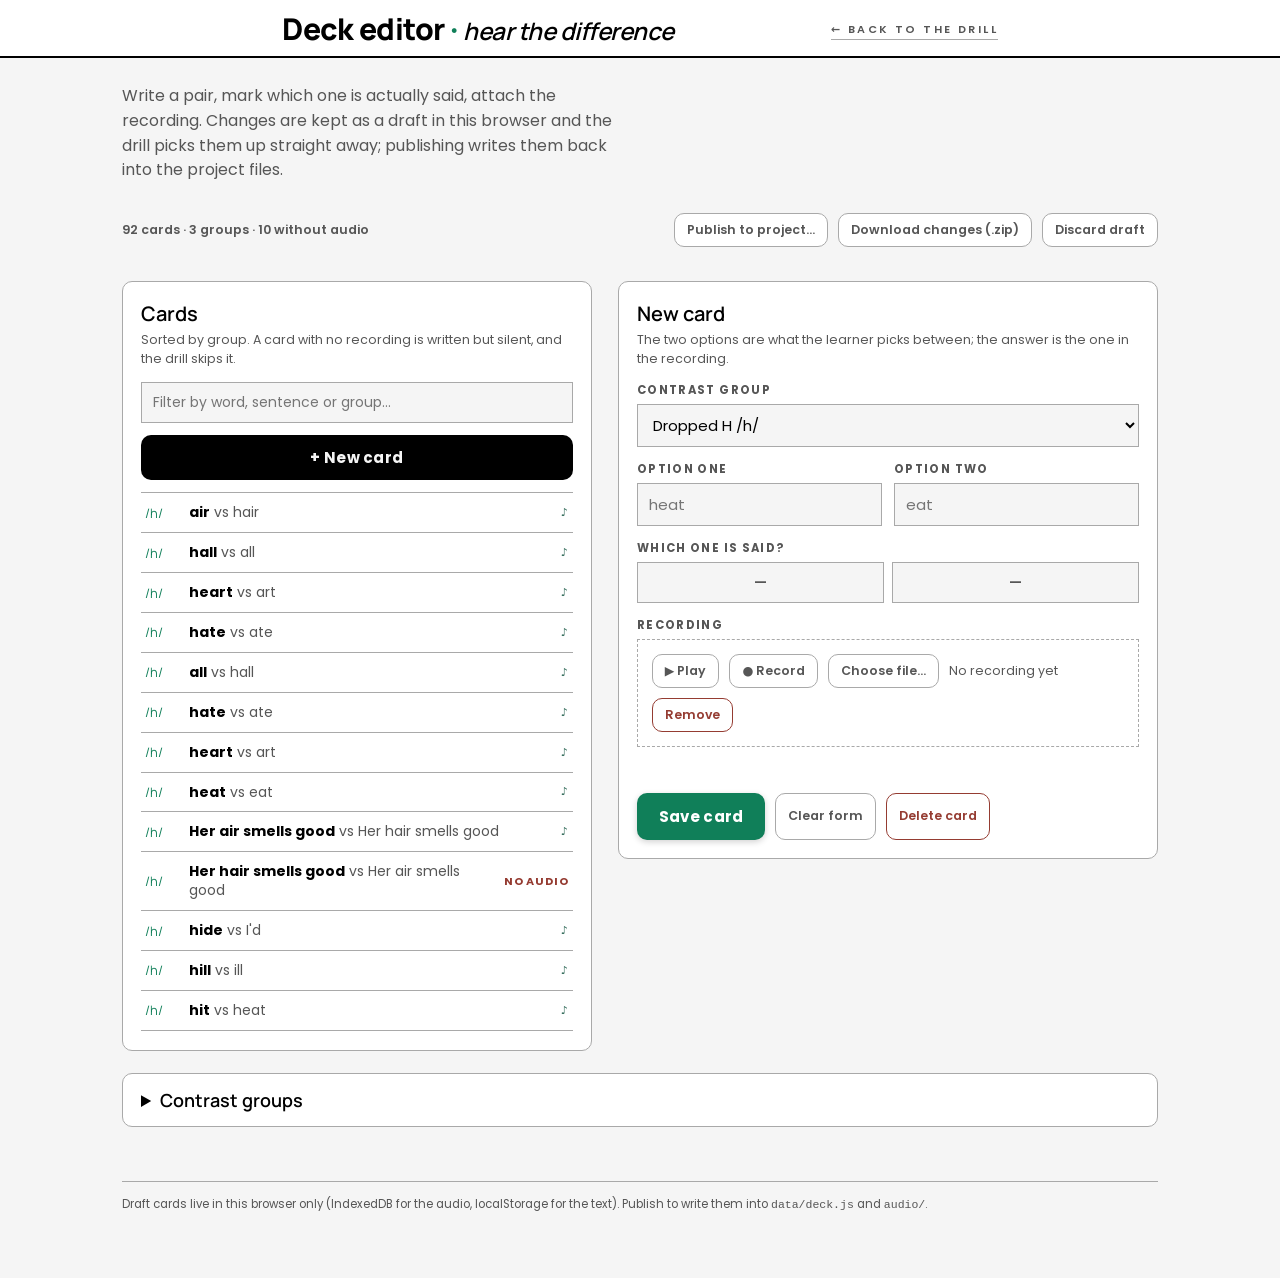
==== commit 5f631e6c: "Make the drill an installable, offline app; keep the editor out of it Add a web app manifest, icons " ====
--- a/editor.html
+++ b/editor.html
@@ -4,9 +4,7 @@
 <meta charset="UTF-8">
 <meta name="viewport" content="width=device-width, initial-scale=1.0">
 <title>Deck editor — Hear the Difference</title>
-<link rel="preconnect" href="https://fonts.googleapis.com">
-<link rel="preconnect" href="https://fonts.gstatic.com" crossorigin>
-<link href="https://fonts.googleapis.com/css2?family=Manrope:wght@400;500;600;700;800&family=Poppins:ital,wght@0,400;0,500;0,600;0,700;1,400;1,600&display=swap" rel="stylesheet">
+<link rel="stylesheet" href="assets/css/fonts.css">
 <link rel="icon" href="assets/favicon.svg" type="image/svg+xml">
 <link rel="stylesheet" href="assets/css/app.css">
 <link rel="stylesheet" href="assets/css/editor.css">
--- a/assets/css/fonts.css
+++ b/assets/css/fonts.css
@@ -0,0 +1,19 @@
+/* Hear the Difference — the two typefaces, served from this folder.
+ *
+ * They used to come from Google Fonts. Shipping them here is what lets the
+ * installed app look right offline; the files are the latin and latin-ext
+ * subsets from Fontsource (SIL Open Font License, see assets/fonts/OFL-*.txt).
+ * The family names match the --display and --ui tokens in app.css, so nothing
+ * else had to change.
+ */
+
+@font-face{font-family:Manrope;font-style:normal;font-weight:200 800;font-display:swap;src:url(../fonts/manrope-latin-wght-normal.woff2) format('woff2');unicode-range:U+0000-00FF,U+0131,U+0152-0153,U+02BB-02BC,U+02C6,U+02DA,U+02DC,U+0304,U+0308,U+0329,U+2000-206F,U+20AC,U+2122,U+2191,U+2193,U+2212,U+2215,U+FEFF,U+FFFD}
+@font-face{font-family:Manrope;font-style:normal;font-weight:200 800;font-display:swap;src:url(../fonts/manrope-latin-ext-wght-normal.woff2) format('woff2');unicode-range:U+0100-02BA,U+02BD-02C5,U+02C7-02CC,U+02CE-02D7,U+02DD-02FF,U+0304,U+0308,U+0329,U+1D00-1DBF,U+1E00-1E9F,U+1EF2-1EFF,U+2020,U+20A0-20AB,U+20AD-20C0,U+2113,U+2C60-2C7F,U+A720-A7FF}
+@font-face{font-family:Poppins;font-style:normal;font-weight:400;font-display:swap;src:url(../fonts/poppins-latin-400-normal.woff2) format('woff2');unicode-range:U+0000-00FF,U+0131,U+0152-0153,U+02BB-02BC,U+02C6,U+02DA,U+02DC,U+0304,U+0308,U+0329,U+2000-206F,U+20AC,U+2122,U+2191,U+2193,U+2212,U+2215,U+FEFF,U+FFFD}
+@font-face{font-family:Poppins;font-style:normal;font-weight:500;font-display:swap;src:url(../fonts/poppins-latin-500-normal.woff2) format('woff2');unicode-range:U+0000-00FF,U+0131,U+0152-0153,U+02BB-02BC,U+02C6,U+02DA,U+02DC,U+0304,U+0308,U+0329,U+2000-206F,U+20AC,U+2122,U+2191,U+2193,U+2212,U+2215,U+FEFF,U+FFFD}
+@font-face{font-family:Poppins;font-style:normal;font-weight:600;font-display:swap;src:url(../fonts/poppins-latin-600-normal.woff2) format('woff2');unicode-range:U+0000-00FF,U+0131,U+0152-0153,U+02BB-02BC,U+02C6,U+02DA,U+02DC,U+0304,U+0308,U+0329,U+2000-206F,U+20AC,U+2122,U+2191,U+2193,U+2212,U+2215,U+FEFF,U+FFFD}
+@font-face{font-family:Poppins;font-style:normal;font-weight:700;font-display:swap;src:url(../fonts/poppins-latin-700-normal.woff2) format('woff2');unicode-range:U+0000-00FF,U+0131,U+0152-0153,U+02BB-02BC,U+02C6,U+02DA,U+02DC,U+0304,U+0308,U+0329,U+2000-206F,U+20AC,U+2122,U+2191,U+2193,U+2212,U+2215,U+FEFF,U+FFFD}
+@font-face{font-family:Poppins;font-style:normal;font-weight:400;font-display:swap;src:url(../fonts/poppins-latin-ext-400-normal.woff2) format('woff2');unicode-range:U+0100-02BA,U+02BD-02C5,U+02C7-02CC,U+02CE-02D7,U+02DD-02FF,U+0304,U+0308,U+0329,U+1D00-1DBF,U+1E00-1E9F,U+1EF2-1EFF,U+2020,U+20A0-20AB,U+20AD-20C0,U+2113,U+2C60-2C7F,U+A720-A7FF}
+@font-face{font-family:Poppins;font-style:normal;font-weight:500;font-display:swap;src:url(../fonts/poppins-latin-ext-500-normal.woff2) format('woff2');unicode-range:U+0100-02BA,U+02BD-02C5,U+02C7-02CC,U+02CE-02D7,U+02DD-02FF,U+0304,U+0308,U+0329,U+1D00-1DBF,U+1E00-1E9F,U+1EF2-1EFF,U+2020,U+20A0-20AB,U+20AD-20C0,U+2113,U+2C60-2C7F,U+A720-A7FF}
+@font-face{font-family:Poppins;font-style:normal;font-weight:600;font-display:swap;src:url(../fonts/poppins-latin-ext-600-normal.woff2) format('woff2');unicode-range:U+0100-02BA,U+02BD-02C5,U+02C7-02CC,U+02CE-02D7,U+02DD-02FF,U+0304,U+0308,U+0329,U+1D00-1DBF,U+1E00-1E9F,U+1EF2-1EFF,U+2020,U+20A0-20AB,U+20AD-20C0,U+2113,U+2C60-2C7F,U+A720-A7FF}
+@font-face{font-family:Poppins;font-style:normal;font-weight:700;font-display:swap;src:url(../fonts/poppins-latin-ext-700-normal.woff2) format('woff2');unicode-range:U+0100-02BA,U+02BD-02C5,U+02C7-02CC,U+02CE-02D7,U+02DD-02FF,U+0304,U+0308,U+0329,U+1D00-1DBF,U+1E00-1E9F,U+1EF2-1EFF,U+2020,U+20A0-20AB,U+20AD-20C0,U+2113,U+2C60-2C7F,U+A720-A7FF}
--- a/assets/css/app.css
+++ b/assets/css/app.css
@@ -31,10 +31,24 @@
 html,body{height:100%}
 body{font-family:var(--ui);background:var(--paper);color:var(--ink);-webkit-font-smoothing:antialiased;overflow-x:hidden}
 .wrap{position:relative;z-index:1;max-width:760px;margin:0 auto;padding:32px 22px 64px;min-height:100%}
-.topbar{display:flex;align-items:baseline;justify-content:space-between;gap:16px;border-bottom:2px solid var(--ink);padding-bottom:10px;margin-bottom:6px}
+/* The site puts its mark top left in a white band and runs the page grey
+ * underneath it. The bar breaks out of the column to span the viewport the
+ * same way, while its padding keeps the contents on the column's own edges.
+ * body already hides horizontal overflow, so 100vw cannot scroll the page. */
+.topbar{display:flex;align-items:center;gap:18px;flex-wrap:wrap;
+  width:100vw;margin:-32px calc(50% - 50vw) 26px;
+  padding:14px max(22px,calc(50vw - 358px)) 12px;
+  background:var(--paper-2);border-bottom:2px solid var(--ink)}
 .brand{font-family:var(--display);font-weight:800;font-size:clamp(22px,4.5vw,30px);letter-spacing:-.5px;line-height:1}
 .brand .sep{color:var(--accent-deep)}
-.tag{font-size:11px;text-transform:uppercase;letter-spacing:.22em;color:var(--ink-soft);font-weight:600}
+.tag{margin-left:auto;font-size:11px;text-transform:uppercase;letter-spacing:.22em;color:var(--ink-soft);font-weight:600}
+/* The school's mark, opposite the drill's own name. The topbar aligns its
+ * children on the baseline, which an image has no useful one of, so this
+ * centres itself instead. */
+.sitemark{flex:0 0 auto;line-height:0;opacity:.94;transition:opacity .15s}
+.sitemark:hover{opacity:1}
+.sitemark img{display:block;height:72px;width:auto}
+@media(max-width:480px){.sitemark img{height:52px}}
 .lede{font-family:var(--display);font-size:clamp(28px,6.5vw,50px);line-height:1.04;font-weight:600;letter-spacing:-.5px;margin:34px 0 14px}
 .lede em{font-style:italic;color:var(--accent-deep)}
 .blurb{max-width:50ch;color:var(--ink-soft);font-size:16px;line-height:1.55;margin-bottom:30px}
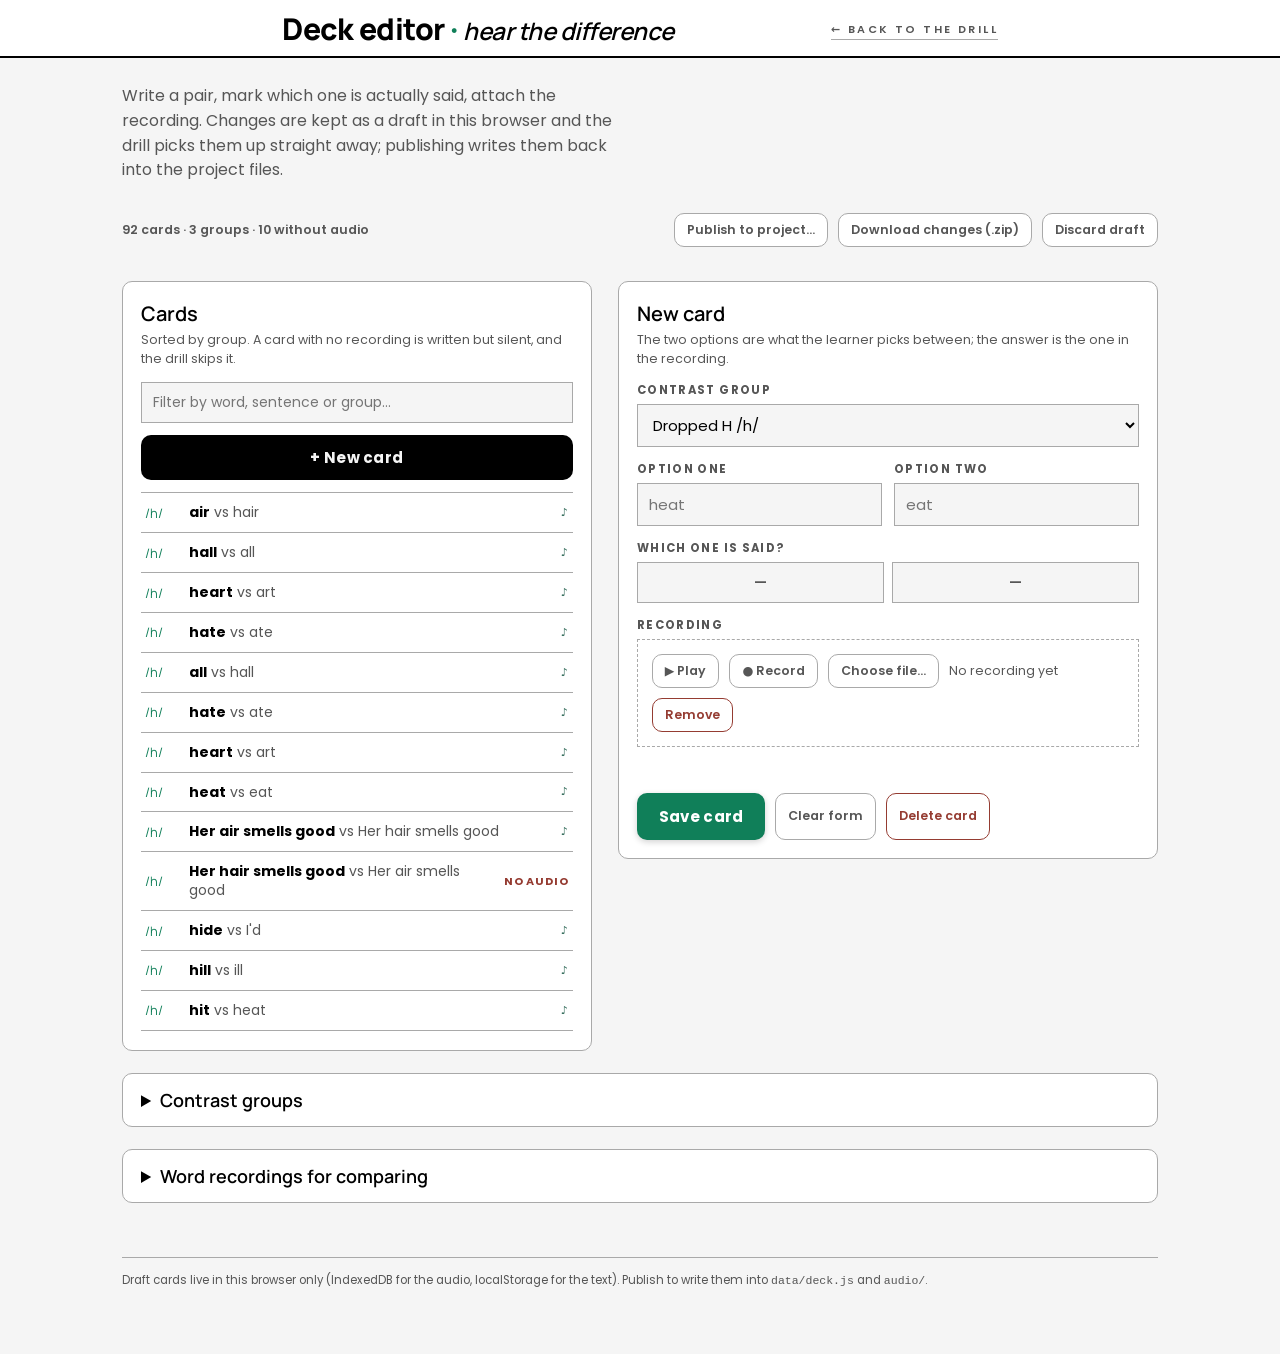
==== commit c7e14db8: "Let learners hear each word of the pair after answering Once a card is answered, a button under each" ====
--- a/editor.html
+++ b/editor.html
@@ -5,7 +5,7 @@
 <meta name="viewport" content="width=device-width, initial-scale=1.0">
 <title>Deck editor — Hear the Difference</title>
 <link rel="stylesheet" href="assets/css/fonts.css">
-<link rel="icon" href="assets/favicon.svg" type="image/svg+xml">
+<link rel="icon" href="assets/icons/cg-favicon-64.png" type="image/png">
 <link rel="stylesheet" href="assets/css/app.css">
 <link rel="stylesheet" href="assets/css/editor.css">
 </head>
@@ -90,6 +90,17 @@
     <div class="rowbtns"><button type="button" class="mini" id="newgroup">+ New group</button></div>
   </details>
 
+  <details class="groups-ed" id="wordsbox">
+    <summary>Word recordings for comparing</summary>
+    <p class="hint" style="margin-top:10px">After answering, learners can play each word of the pair. A word uses, in order: a recording made here, the recording of the card whose answer it is, or — until someone records it — the device's built-in computer voice, which the drill labels as such. Record here to replace the computer voice, or to give a word a better take than its card's.</p>
+    <div class="controls" style="margin:12px 0">
+      <label class="toggle"><input type="checkbox" id="w-only" checked> Only words using the computer voice</label>
+      <span class="status" id="w-count"></span>
+    </div>
+    <div class="wordlist" id="wordlist"></div>
+    <input type="file" id="w-file" accept="audio/*" hidden>
+  </details>
+
   <footer>Draft cards live in this browser only (IndexedDB for the audio, localStorage for the text). Publish to write them into <code>data/deck.js</code> and <code>audio/</code>.</footer>
 </div>
 
--- a/assets/css/app.css
+++ b/assets/css/app.css
@@ -151,3 +151,16 @@
 .tag a:hover{border-color:var(--accent-deep);color:var(--accent-deep)}
 .blurb a{color:var(--accent-deep)}
 .brow .lab .name{display:block}
+
+/* Comparing the pair: after answering, one button under each option plays
+ * that word, so the learner can hear the two side by side. */
+.compare{display:grid;grid-template-columns:1fr 1fr;gap:16px;max-width:560px;margin:12px auto 0;visibility:hidden}
+.compare.show{visibility:visible}
+.hear{font:inherit;font-weight:600;font-size:14px;padding:9px 12px;border:1.5px solid var(--line);border-radius:var(--radius);background:var(--paper-2);color:var(--ink);cursor:pointer;display:block;text-align:center;line-height:1.35;transition:.12s}
+.hear:hover{border-color:var(--ink);background:var(--accent-soft)}
+.hear.playing{border-color:var(--accent-deep);color:var(--accent-deep)}
+.hear .ico{font-size:12px;color:var(--accent-deep);margin-right:7px}
+.hear .hw{font-family:var(--display);overflow-wrap:anywhere}
+.hear small{display:block;margin-top:2px;font-size:10.5px;font-weight:500;color:var(--ink-soft);letter-spacing:.04em}
+.hear small:empty{display:none}
+.hear:disabled{opacity:.5;cursor:default}
--- a/assets/css/editor.css
+++ b/assets/css/editor.css
@@ -53,3 +53,11 @@
 details.groups-ed summary{font-family:var(--display);font-size:18px;font-weight:600;cursor:pointer}
 .gedit{display:grid;grid-template-columns:repeat(auto-fit,minmax(150px,1fr));gap:10px;padding:14px 0;border-bottom:1px solid var(--line)}
 .gedit input{font:inherit;font-size:13.5px;padding:7px 9px;border:1.5px solid var(--line);background:var(--paper);color:var(--ink)}
+
+.wordlist{max-height:60vh;overflow-y:auto;border-top:1.5px solid var(--line)}
+.wrow{display:grid;grid-template-columns:minmax(0,1fr) auto;gap:8px 12px;align-items:center;padding:10px 4px;border-bottom:1px solid var(--line)}
+.wrow .wt{font-family:var(--display);font-size:16px;font-weight:600;overflow-wrap:anywhere}
+.wrow .wt small{display:block;font-family:var(--ui);font-size:11.5px;font-weight:600;letter-spacing:.04em;color:var(--ink-soft)}
+.wrow .wt small.tts{color:var(--bad)}
+.wrow .wt small.own{color:var(--good)}
+.wrow .btns{display:flex;flex-wrap:wrap;gap:6px;justify-content:flex-end}
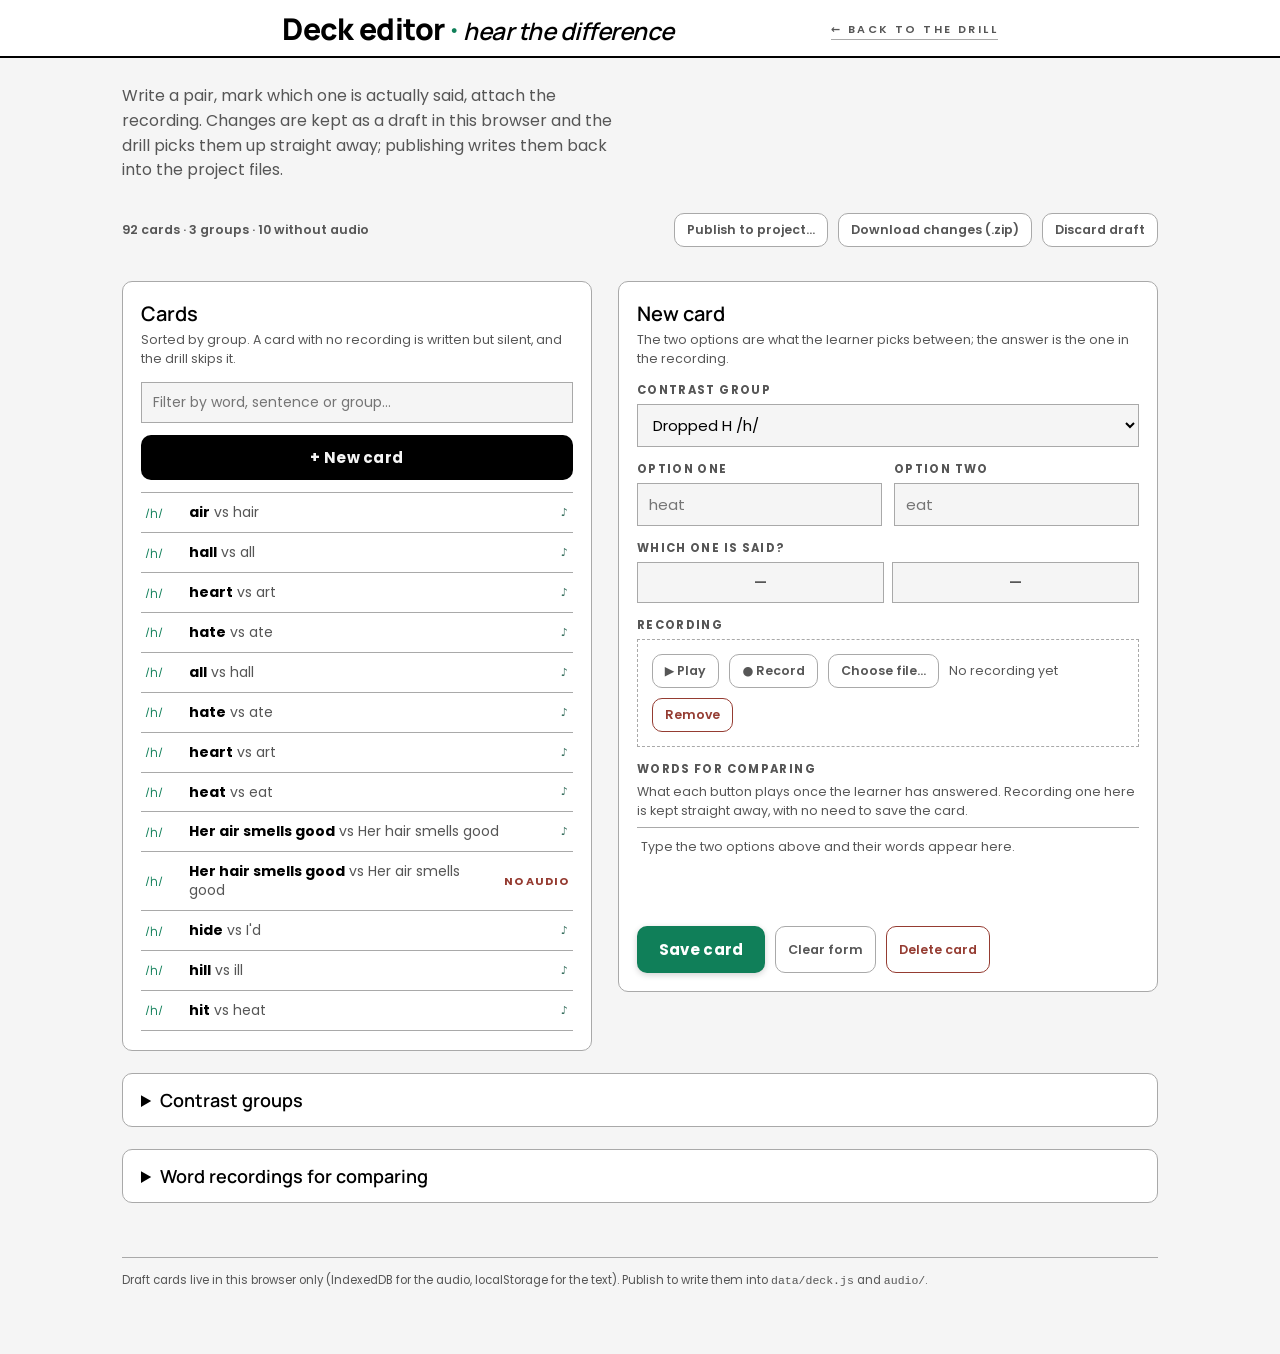
==== commit 87e0d03d: "Record the pair's words from the card, and play a word by clicking it The listening editor's card fo" ====
--- a/editor.html
+++ b/editor.html
@@ -73,6 +73,11 @@
             <button type="button" class="mini danger" id="a-clear">Remove</button>
           </div>
         </div>
+        <div class="field">
+          <label>Words for comparing</label>
+          <p class="hint" style="margin-bottom:6px">What each button plays once the learner has answered. Recording one here is kept straight away, with no need to save the card.</p>
+          <div class="wordlist cardwords" id="cardwords"></div>
+        </div>
         <p class="msg" id="formmsg"></p>
         <div class="rowbtns">
           <button type="submit" class="btn btn-primary" style="font-size:15px;padding:12px 22px">Save card</button>
--- a/assets/css/app.css
+++ b/assets/css/app.css
@@ -101,7 +101,7 @@
 .opt{font-family:var(--display);font-size:27px;font-weight:600;padding:24px 14px;border:1.5px solid var(--ink);border-radius:var(--radius);background:var(--paper-2);cursor:pointer;position:relative;transition:.13s;color:var(--ink)}
 .opt .num{position:absolute;top:8px;left:10px;font-family:var(--ui);font-size:11px;font-weight:700;color:var(--ink-soft)}
 .opt:hover:not(.locked){background:var(--accent-soft);transform:translateY(-2px)}
-.opt.locked{cursor:default}
+.opt.locked{cursor:pointer}
 .opt.correct{background:var(--good-soft);border-color:var(--good);color:var(--good)}
 .opt.wrong{background:var(--bad-soft);border-color:var(--bad);color:var(--bad)}
 .opt.dim{opacity:.5}
@@ -154,6 +154,7 @@
 
 /* Comparing the pair: after answering, one button under each option plays
  * that word, so the learner can hear the two side by side. */
+.opt.locked:hover{transform:translateY(-2px)}
 .compare{display:grid;grid-template-columns:1fr 1fr;gap:16px;max-width:560px;margin:12px auto 0;visibility:hidden}
 .compare.show{visibility:visible}
 .hear{font:inherit;font-weight:600;font-size:14px;padding:9px 12px;border:1.5px solid var(--line);border-radius:var(--radius);background:var(--paper-2);color:var(--ink);cursor:pointer;display:block;text-align:center;line-height:1.35;transition:.12s}
--- a/assets/css/editor.css
+++ b/assets/css/editor.css
@@ -61,3 +61,4 @@
 .wrow .wt small.tts{color:var(--bad)}
 .wrow .wt small.own{color:var(--good)}
 .wrow .btns{display:flex;flex-wrap:wrap;gap:6px;justify-content:flex-end}
+.cardwords{max-height:none}
